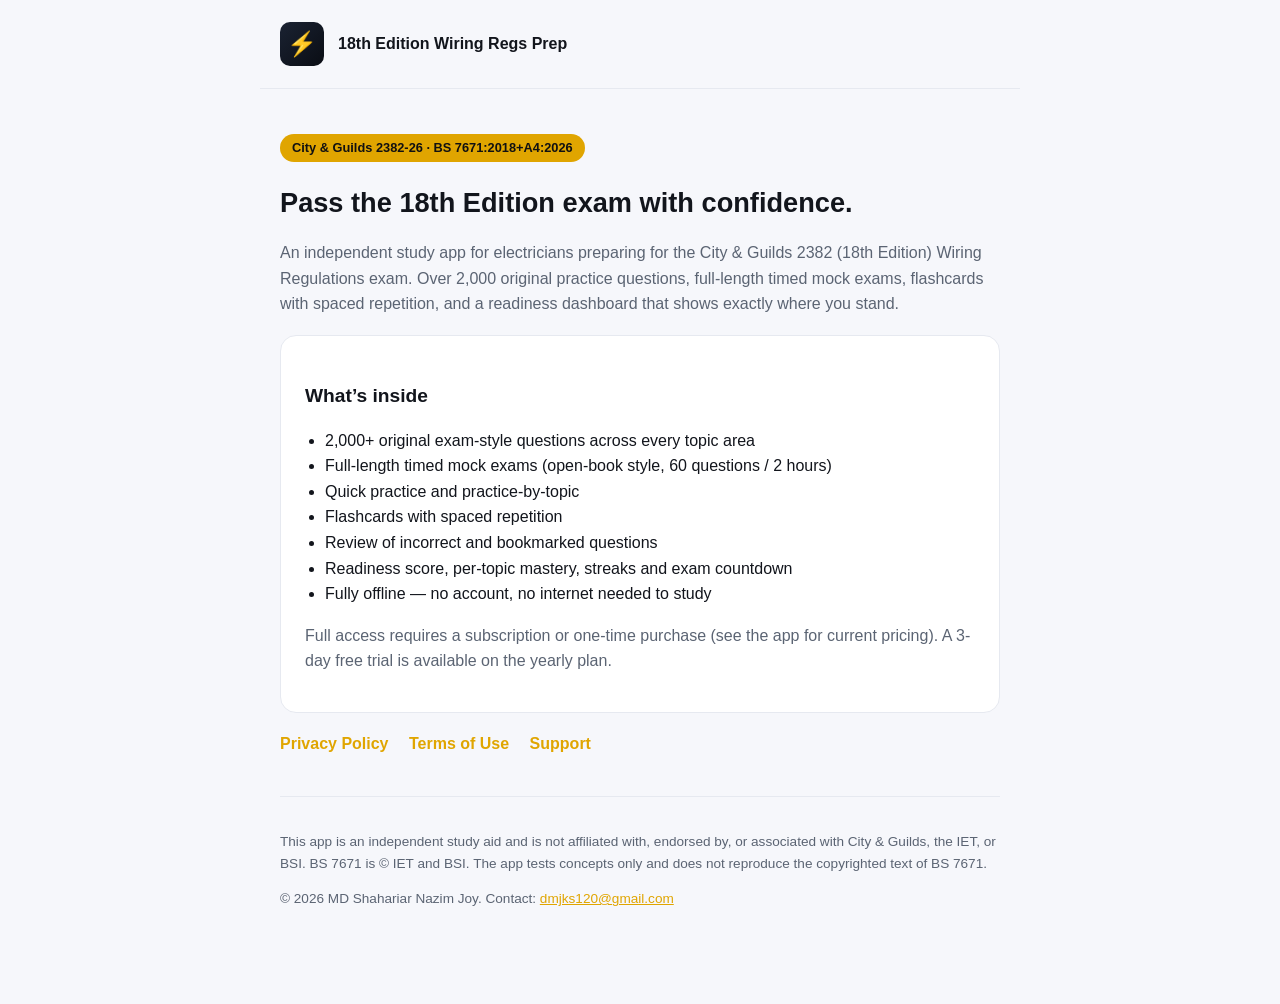
==== index.html @ 49a58cb7 "Add legal, support and marketing pages for 18th Edition Wiring Regs Prep" ====
<!doctype html>
<html lang="en">
<head>
<meta charset="utf-8">
<meta name="viewport" content="width=device-width,initial-scale=1">
<title>18th Edition Wiring Regs Prep — BS 7671 Exam Practice</title>
<meta name="description" content="Practice for the City & Guilds 2382 (18th Edition) BS 7671 electrician exam with 2,000+ questions, timed mock exams, flashcards and progress tracking.">
<link rel="stylesheet" href="style.css">
</head>
<body>
<header class="top">
  <div class="logo">⚡️</div>
  <strong>18th Edition Wiring Regs Prep</strong>
</header>
<div class="wrap">
  <p class="pill">City &amp; Guilds 2382-26 · BS 7671:2018+A4:2026</p>
  <h1>Pass the 18th Edition exam with confidence.</h1>
  <p class="muted">An independent study app for electricians preparing for the City &amp; Guilds 2382 (18th Edition) Wiring Regulations exam. Over 2,000 original practice questions, full-length timed mock exams, flashcards with spaced repetition, and a readiness dashboard that shows exactly where you stand.</p>

  <div class="card">
    <h2 style="border:0;margin-top:0">What’s inside</h2>
    <ul>
      <li>2,000+ original exam-style questions across every topic area</li>
      <li>Full-length timed mock exams (open-book style, 60 questions / 2 hours)</li>
      <li>Quick practice and practice-by-topic</li>
      <li>Flashcards with spaced repetition</li>
      <li>Review of incorrect and bookmarked questions</li>
      <li>Readiness score, per-topic mastery, streaks and exam countdown</li>
      <li>Fully offline — no account, no internet needed to study</li>
    </ul>
    <p class="muted">Full access requires a subscription or one-time purchase (see the app for current pricing). A 3-day free trial is available on the yearly plan.</p>
  </div>

  <nav>
    <a href="privacy.html">Privacy Policy</a>
    <a href="terms.html">Terms of Use</a>
    <a href="support.html">Support</a>
  </nav>

  <footer>
    <p>This app is an independent study aid and is not affiliated with, endorsed by, or associated with City &amp; Guilds, the IET, or BSI. BS 7671 is © IET and BSI. The app tests concepts only and does not reproduce the copyrighted text of BS 7671.</p>
    <p>© 2026 MD Shahariar Nazim Joy. Contact: <a href="mailto:dmjks120@gmail.com">dmjks120@gmail.com</a></p>
  </footer>
</div>
</body>
</html>
---- style.css ----
:root{--bg:#0b0e14;--card:#141925;--txt:#e9edf5;--mut:#9aa4b6;--acc:#ffd60a;--line:#232a38}
@media (prefers-color-scheme:light){:root{--bg:#f6f7fb;--card:#fff;--txt:#12151c;--mut:#5b6473;--acc:#e0a500;--line:#e6e9f0}}
*{box-sizing:border-box}
body{margin:0;font-family:-apple-system,BlinkMacSystemFont,"Segoe UI",Roboto,Helvetica,Arial,sans-serif;background:var(--bg);color:var(--txt);line-height:1.6}
.wrap{max-width:760px;margin:0 auto;padding:32px 20px 80px}
header.top{display:flex;align-items:center;gap:14px;padding:22px 20px;border-bottom:1px solid var(--line);max-width:760px;margin:0 auto}
.logo{width:44px;height:44px;border-radius:10px;background:linear-gradient(135deg,#1a2232,#0a0d14);display:flex;align-items:center;justify-content:center;font-size:24px}
h1{font-size:1.7rem;margin:.2em 0}
h2{font-size:1.2rem;margin-top:1.8em;border-top:1px solid var(--line);padding-top:1.2em}
a{color:var(--acc)}
.muted{color:var(--mut)}
.card{background:var(--card);border:1px solid var(--line);border-radius:16px;padding:22px 24px;margin:18px 0}
.pill{display:inline-block;background:var(--acc);color:#111;font-weight:700;border-radius:999px;padding:4px 12px;font-size:.8rem}
nav a{margin-right:16px;text-decoration:none;font-weight:600}
footer{color:var(--mut);font-size:.85rem;border-top:1px solid var(--line);padding-top:20px;margin-top:40px}
ul{padding-left:20px}
code{background:var(--card);padding:2px 6px;border-radius:5px}
.btn{display:inline-block;background:var(--acc);color:#111;font-weight:700;text-decoration:none;padding:12px 22px;border-radius:12px;margin-top:8px}
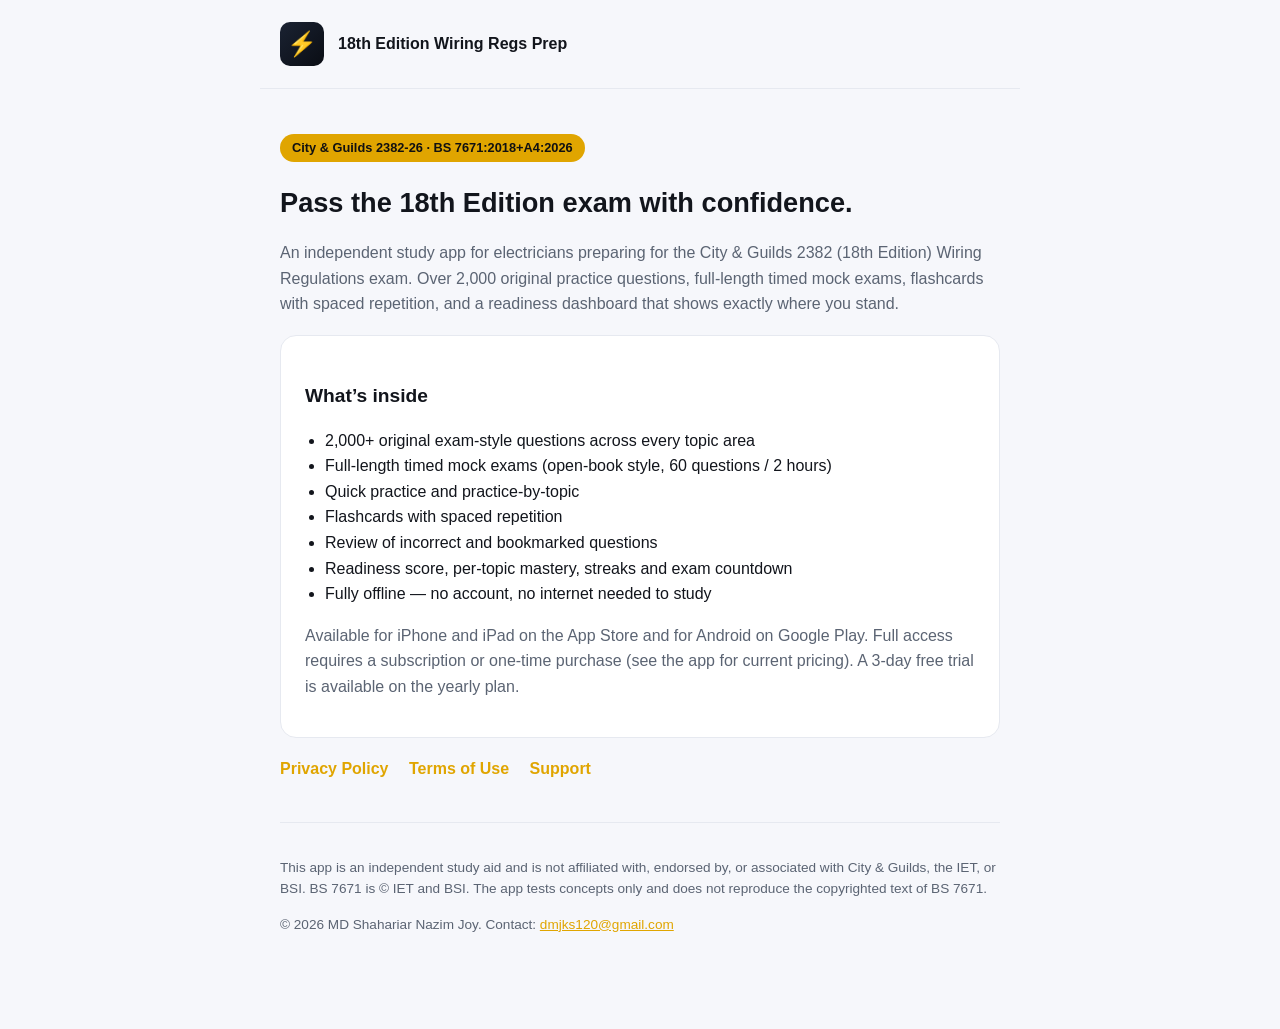
==== commit 9c5aad7d: "Cover the Android app and Google Play billing Co-Authored-By: Claude Opus 5.5 <noreply@anthropic.com" ====
--- a/index.html
+++ b/index.html
@@ -28,7 +28,7 @@
       <li>Readiness score, per-topic mastery, streaks and exam countdown</li>
       <li>Fully offline — no account, no internet needed to study</li>
     </ul>
-    <p class="muted">Full access requires a subscription or one-time purchase (see the app for current pricing). A 3-day free trial is available on the yearly plan.</p>
+    <p class="muted">Available for iPhone and iPad on the App Store and for Android on Google Play. Full access requires a subscription or one-time purchase (see the app for current pricing). A 3-day free trial is available on the yearly plan.</p>
   </div>
 
   <nav>
